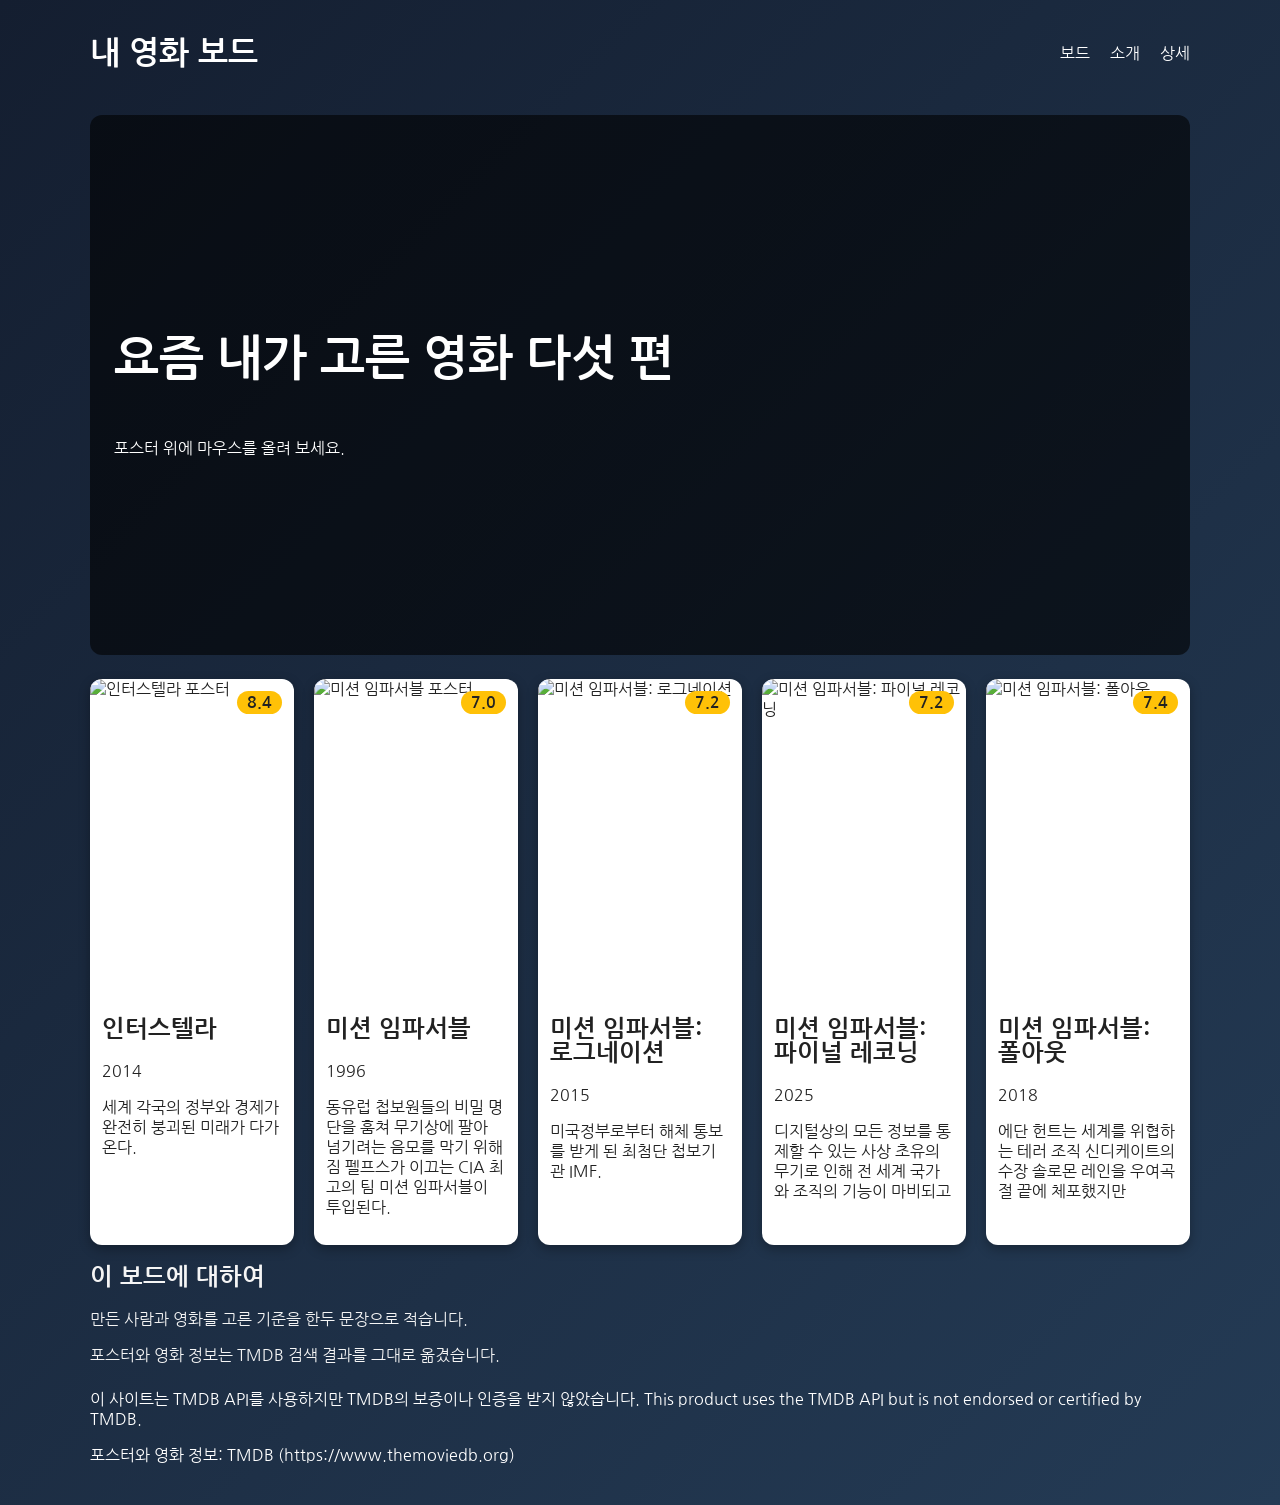
==== index.html @ e2822cce "처음" ====
<!DOCTYPE html>
<html lang="ko">



<head>
    <meta charset="UTF-8">
    <meta name="viewport" content="width=device-width, initial-scale=1.0">
    <title>내 영화 보드</title>
    <link rel="preconnect" href="https://fonts.googleapis.com">
    <link rel="preconnect" href="https://fonts.gstatic.com" crossorigin>
    <link href="https://fonts.googleapis.com/css2?family=Nanum+Gothic&display=swap" rel="stylesheet">
    <!-- 구글 폰트 <link> 두세 줄을 여기에 붙여 넣기 -->
    <link rel="stylesheet" href="./style.css">
</head>



<body>

    <header class="top">
        <h1>내 영화 보드</h1>
        <nav>
            <ul>
                <li><a href="#board">보드</a></li>
                <li><a href="#about">소개</a></li>
                <li><a href="detail.html">상세</a></li>
            </ul>
        </nav>
    </header>
    <section class="hero">
        <h2>요즘 내가 고른 영화 다섯 편</h2>
        <p>포스터 위에 마우스를 올려 보세요.</p>
    </section>


    <main>
        <section class="board" id="board">
            <article class="card">
                <img class="poster" src="https://image.tmdb.org/t/p/w342/gDN2NWtHbs8ZWEBQM8Dh5OVXdb4.jpg"
                    alt="인터스텔라 포스터">
                <span class="badge">8.4</span>
                <div class="info">
                    <h2>인터스텔라</h2>
                    <p class="year">2014</p>
                    <p class="overview">세계 각국의 정부와 경제가 완전히 붕괴된 미래가 다가온다.</p>
                </div>
            </article>

             <article class="card">
                <img class="poster" src="https://image.tmdb.org/t/p/w342//e7ABYg2KnI0QBBYSrLYiTljtmpd.jpg"
                    alt="미션 임파서블 포스터">
                <span class="badge">7.0</span>
                <div class="info">
                    <h2>미션 임파서블</h2>
                    <p class="year">1996</p>
                    <p class="overview">동유럽 첩보원들의 비밀 명단을 훔쳐 무기상에 팔아 넘기려는 음모를 막기 위해 짐 펠프스가 이끄는 CIA 최고의 팀 미션 임파서블이 투입된다.</p>
                </div>
            </article>

             <article class="card">
                <img class="poster" src="https://image.tmdb.org/t/p/w342//s2426EIW0arpjN0R0qErJfXQxZD.jpg"
                    alt="미션 임파서블: 로그네이션">
                <span class="badge">7.2</span>
                <div class="info">
                    <h2>미션 임파서블: 로그네이션</h2>
                    <p class="year">2015</p>
                    <p class="overview">미국정부로부터 해체 통보를 받게 된 최첨단 첩보기관 IMF.</p>
                </div>
            </article>

             <article class="card">
                <img class="poster" src="https://image.tmdb.org/t/p/w342/iNJsojTGQoOWL9f9U23jsibONVu.jpg"
                    alt="미션 임파서블: 파이널 레코닝">
                <span class="badge">7.2</span>
                <div class="info">
                    <h2>미션 임파서블: 파이널 레코닝</h2>
                    <p class="year">2025</p>
                    <p class="overview">디지털상의 모든 정보를 통제할 수 있는 사상 초유의 무기로 인해 전 세계 국가와 조직의 기능이 마비되고</p>
                </div>
            </article>

             <article class="card">
                <img class="poster" src="https://image.tmdb.org/t/p/w342/5jnoAA74Qwb5w6B9FMvnc20n6Ie.jpg"
                    alt="미션 임파서블: 폴아웃">
                <span class="badge">7.4</span>
                <div class="info">
                    <h2>미션 임파서블: 폴아웃</h2>
                    <p class="year">2018</p>
                    <p class="overview">에단 헌트는 세계를 위협하는 테러 조직 신디케이트의 수장 솔로몬 레인을 우여곡절 끝에 체포했지만</p>
                </div>
            </article>
        </section>
        <section id="about">
            <h2>이 보드에 대하여</h2>
            <p>만든 사람과 영화를 고른 기준을 한두 문장으로 적습니다.</p>
            <p>포스터와 영화 정보는 TMDB 검색 결과를 그대로 옮겼습니다.</p>
        </section>
    </main>


    <footer>
        <p>이 사이트는 TMDB API를 사용하지만 TMDB의 보증이나 인증을 받지 않았습니다.
            This product uses the TMDB API but is not endorsed or certified by TMDB.</p>
        <p>포스터와 영화 정보: TMDB (https://www.themoviedb.org)</p>
    </footer>







</body>

</html>
---- style.css ----
body {
    background: linear-gradient(135deg, #141e30, #243b55);
    min-height: 100vh;
    box-sizing: border-box;
    margin: 0;
    padding: 16px;
    font-family: "Nanum Gothic", sans-serif;
    color: #f5f5f5;

    h1,
    footer {
        color: #fff;
    }
}

.card {
    

    border-radius: 12px;
    overflow: hidden;
    box-shadow: 0 4px 12px rgba(0,
            0, 0, 0.3);
    background: #fff;
    position: relative;
    transition: transform 0.3s, box-shadow 0.3s;
    color: #222
}


.card:hover {
    transform: translateY(-8px);
    box-shadow: 0 12px 32px rgba(255, 193, 7, 0.6);
}

.info {
    padding: 12px;
}

.poster {
    width: 100%;
    display: block;
    aspect-ratio: 2 / 3;
    object-fit: cover;
}

.badge {
    position: absolute;
    top: 12px;
    right: 12px;
    background: #ffc107;
    color: #222;
    padding: 4px 10px;
    border-radius: 999px;
    font-weight: bold;
}



.top {
    display: flex;
    justify-content: space-between;
    align-items: center;
}

nav ul {
    display: flex;
    gap: 8px;
    list-style: none;
    margin: 0;
    padding: 0;
    flex-direction: column;
}

nav a {
    color: #fff;
    text-decoration: none;
}


.board {
    display: grid;
    grid-template-columns: repeat(auto-fit, minmax(200px, 1fr));
    gap: 20px;
}

.hero {
    background-image: linear-gradient(rgba(0, 0, 0, 0.6), rgba(0, 0, 0, 0.6)),
        url("https://image.tmdb.org/t/p/w1280/5jnoAA74Qwb5w6B9FMvnc20n6Ie.jpg_backdrop_path");

    background-size: cover;
    background-position: center;
    min-height: 40vh;
    padding: 24px;
    box-sizing:border-box;
    color: #fff;
    border-radius: 12px;
    display: flex;
    flex-direction: column;
    justify-content: center;
}



main,
.top,
.hero,
footer {
    max-width: 1100px;
    margin: 0 auto 24px;
}












@media (min-width: 600px) {
    nav ul {
        flex-direction: row;
        gap: 20px;
    }
}

@media (min-width: 1024px) {
    .hero {
        min-height: 60vh;
    }

    .hero h2 {
        font-size: 3rem;
    }
}
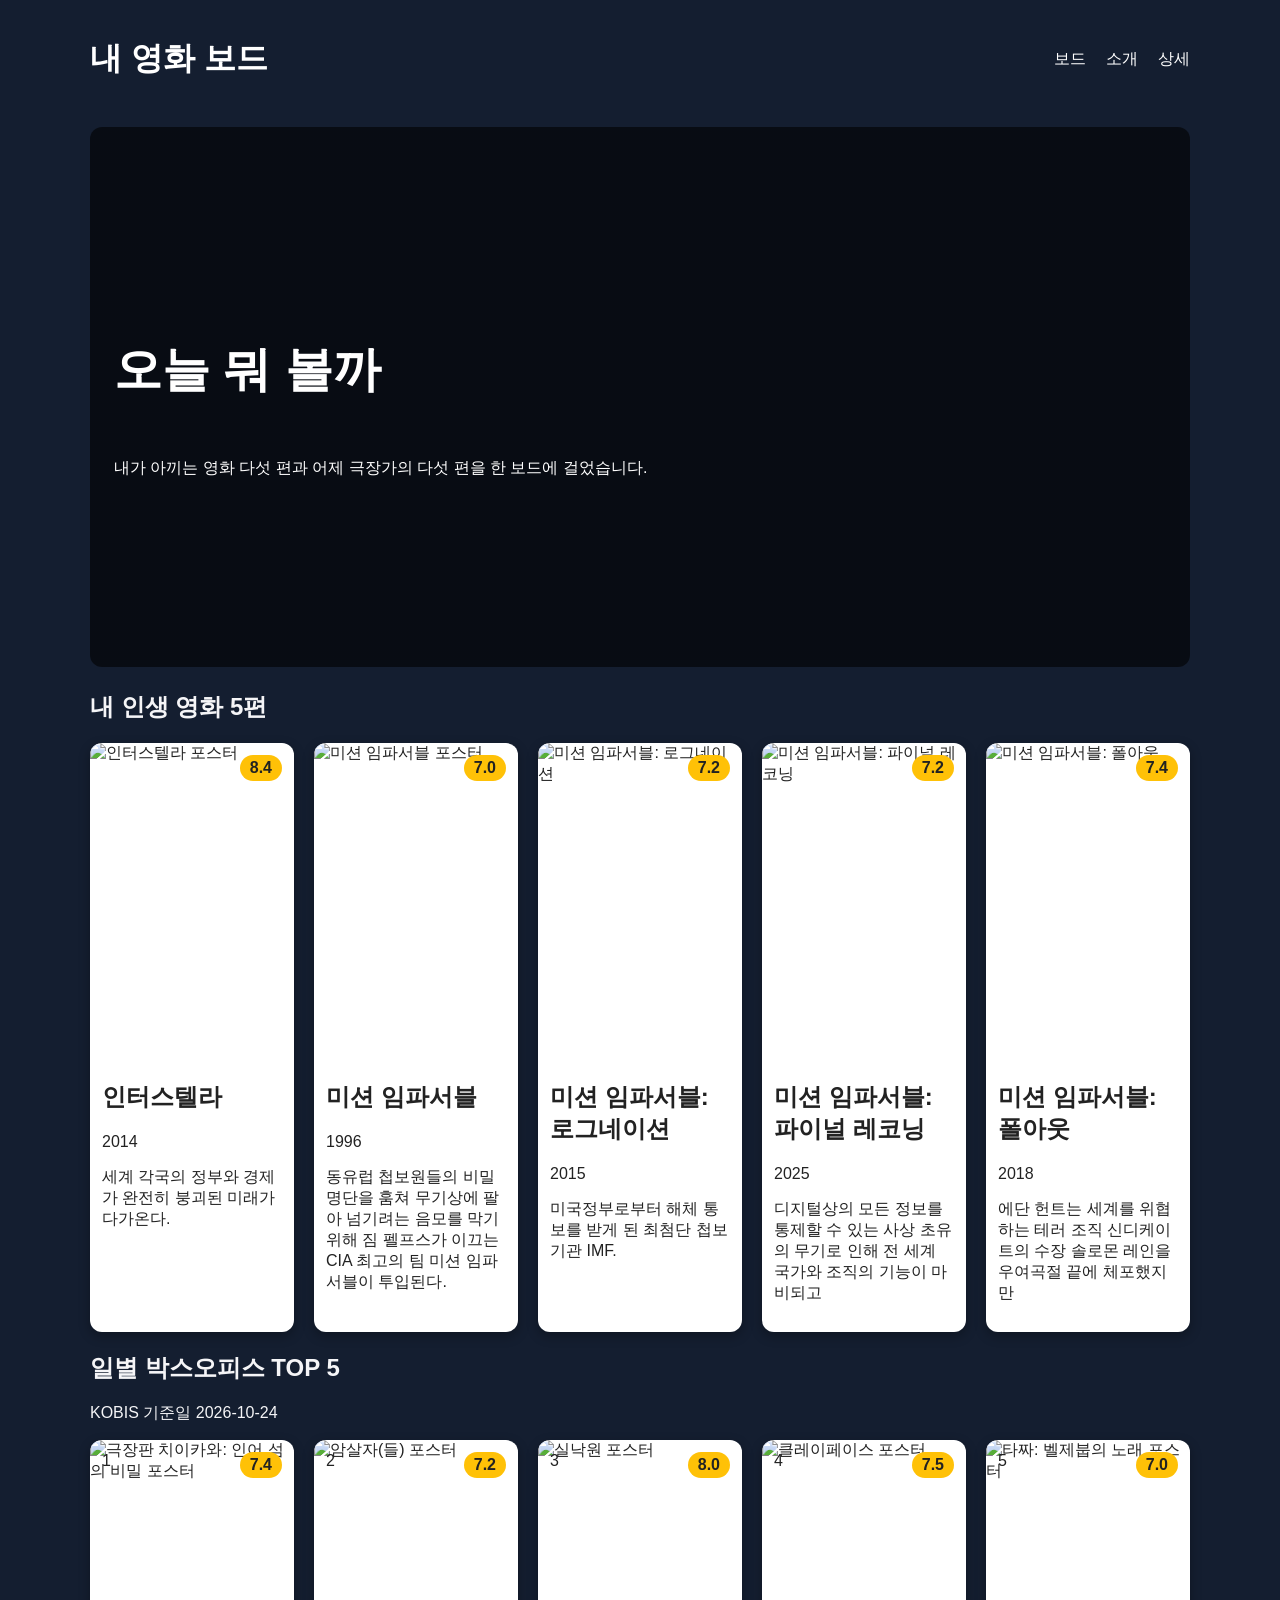
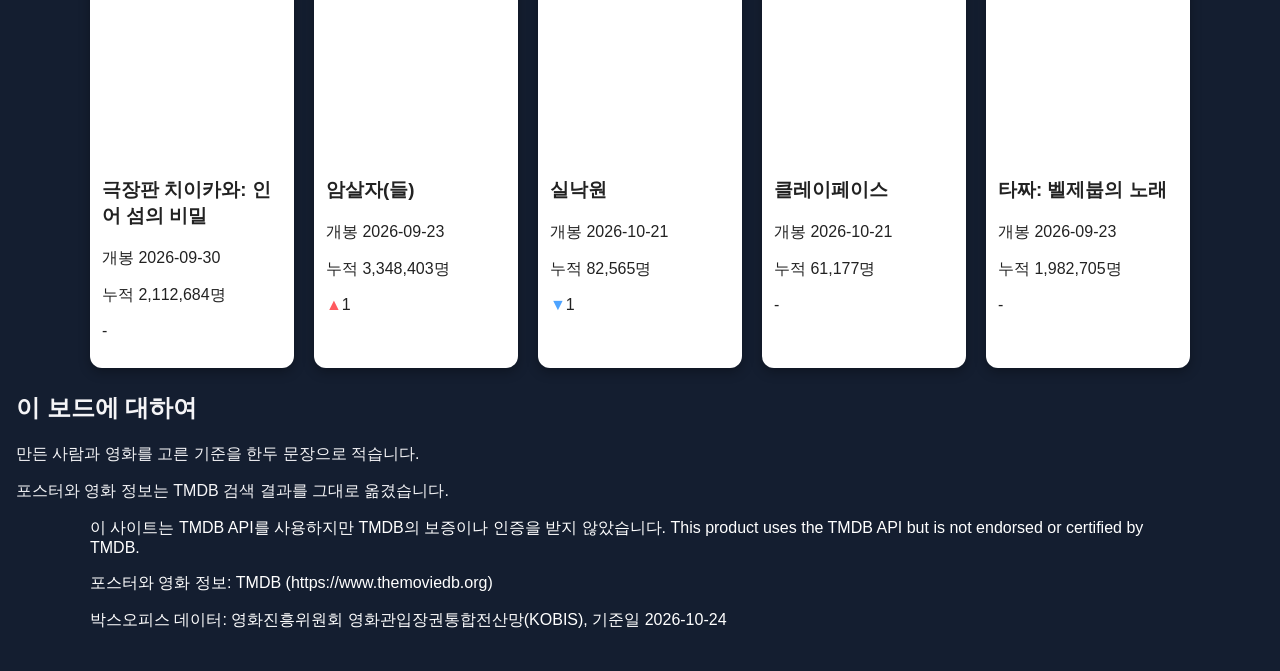
==== commit c9453f04: "중간" ====
--- a/index.html
+++ b/index.html
@@ -1,7 +1,3 @@
-
-
-
-
 <!DOCTYPE html>
 <html lang="ko">
 
@@ -26,80 +22,157 @@
         <h1>내 영화 보드</h1>
         <nav>
             <ul>
-                <li><a href="#board">보드</a></li>
-                <li><a href="#about">소개</a></li>
+                <li><a href="#mine">보드</a></li>
+                <li><a href="#boxoffice">소개</a></li>
                 <li><a href="detail.html">상세</a></li>
             </ul>
         </nav>
     </header>
     <section class="hero">
-        <h2>요즘 내가 고른 영화 다섯 편</h2>
-        <p>포스터 위에 마우스를 올려 보세요.</p>
+        <h2>오늘 뭐 볼까</h2>
+        <p>내가 아끼는 영화 다섯 편과 어제 극장가의 다섯 편을 한 보드에 걸었습니다.</p>
     </section>
 
 
     <main>
-        <section class="board" id="board">
-            <article class="card">
-                <img class="poster" src="https://image.tmdb.org/t/p/w342/gDN2NWtHbs8ZWEBQM8Dh5OVXdb4.jpg"
-                    alt="인터스텔라 포스터">
-                <span class="badge">8.4</span>
-                <div class="info">
-                    <h2>인터스텔라</h2>
-                    <p class="year">2014</p>
-                    <p class="overview">세계 각국의 정부와 경제가 완전히 붕괴된 미래가 다가온다.</p>
-                </div>
-            </article>
+        <section id="mine">
+            <h2>내 인생 영화 5편</h2>
+            <div class="board">
+                <article class="card">
+                    <img class="poster" src="https://image.tmdb.org/t/p/w342/gDN2NWtHbs8ZWEBQM8Dh5OVXdb4.jpg"
+                        alt="인터스텔라 포스터">
+                    <span class="badge">8.4</span>
+                    <div class="info">
+                        <h2>인터스텔라</h2>
+                        <p class="year">2014</p>
+                        <p class="overview">세계 각국의 정부와 경제가 완전히 붕괴된 미래가 다가온다.</p>
+                    </div>
+                </article>
 
-             <article class="card">
-                <img class="poster" src="https://image.tmdb.org/t/p/w342//e7ABYg2KnI0QBBYSrLYiTljtmpd.jpg"
-                    alt="미션 임파서블 포스터">
-                <span class="badge">7.0</span>
-                <div class="info">
-                    <h2>미션 임파서블</h2>
-                    <p class="year">1996</p>
-                    <p class="overview">동유럽 첩보원들의 비밀 명단을 훔쳐 무기상에 팔아 넘기려는 음모를 막기 위해 짐 펠프스가 이끄는 CIA 최고의 팀 미션 임파서블이 투입된다.</p>
-                </div>
-            </article>
+                <article class="card">
+                    <img class="poster" src="https://image.tmdb.org/t/p/w342//e7ABYg2KnI0QBBYSrLYiTljtmpd.jpg"
+                        alt="미션 임파서블 포스터">
+                    <span class="badge">7.0</span>
+                    <div class="info">
+                        <h2>미션 임파서블</h2>
+                        <p class="year">1996</p>
+                        <p class="overview">동유럽 첩보원들의 비밀 명단을 훔쳐 무기상에 팔아 넘기려는 음모를 막기 위해 짐 펠프스가 이끄는 CIA 최고의 팀 미션 임파서블이
+                            투입된다.</p>
+                    </div>
+                </article>
 
-             <article class="card">
-                <img class="poster" src="https://image.tmdb.org/t/p/w342//s2426EIW0arpjN0R0qErJfXQxZD.jpg"
-                    alt="미션 임파서블: 로그네이션">
-                <span class="badge">7.2</span>
-                <div class="info">
-                    <h2>미션 임파서블: 로그네이션</h2>
-                    <p class="year">2015</p>
-                    <p class="overview">미국정부로부터 해체 통보를 받게 된 최첨단 첩보기관 IMF.</p>
-                </div>
-            </article>
+                <article class="card">
+                    <img class="poster" src="https://image.tmdb.org/t/p/w342//s2426EIW0arpjN0R0qErJfXQxZD.jpg"
+                        alt="미션 임파서블: 로그네이션">
+                    <span class="badge">7.2</span>
+                    <div class="info">
+                        <h2>미션 임파서블: 로그네이션</h2>
+                        <p class="year">2015</p>
+                        <p class="overview">미국정부로부터 해체 통보를 받게 된 최첨단 첩보기관 IMF.</p>
+                    </div>
+                </article>
 
-             <article class="card">
-                <img class="poster" src="https://image.tmdb.org/t/p/w342/iNJsojTGQoOWL9f9U23jsibONVu.jpg"
-                    alt="미션 임파서블: 파이널 레코닝">
-                <span class="badge">7.2</span>
-                <div class="info">
-                    <h2>미션 임파서블: 파이널 레코닝</h2>
-                    <p class="year">2025</p>
-                    <p class="overview">디지털상의 모든 정보를 통제할 수 있는 사상 초유의 무기로 인해 전 세계 국가와 조직의 기능이 마비되고</p>
-                </div>
-            </article>
+                <article class="card">
+                    <img class="poster" src="https://image.tmdb.org/t/p/w342/iNJsojTGQoOWL9f9U23jsibONVu.jpg"
+                        alt="미션 임파서블: 파이널 레코닝">
+                    <span class="badge">7.2</span>
+                    <div class="info">
+                        <h2>미션 임파서블: 파이널 레코닝</h2>
+                        <p class="year">2025</p>
+                        <p class="overview">디지털상의 모든 정보를 통제할 수 있는 사상 초유의 무기로 인해 전 세계 국가와 조직의 기능이 마비되고</p>
+                    </div>
+                </article>
 
-             <article class="card">
-                <img class="poster" src="https://image.tmdb.org/t/p/w342/5jnoAA74Qwb5w6B9FMvnc20n6Ie.jpg"
-                    alt="미션 임파서블: 폴아웃">
-                <span class="badge">7.4</span>
-                <div class="info">
-                    <h2>미션 임파서블: 폴아웃</h2>
-                    <p class="year">2018</p>
-                    <p class="overview">에단 헌트는 세계를 위협하는 테러 조직 신디케이트의 수장 솔로몬 레인을 우여곡절 끝에 체포했지만</p>
-                </div>
-            </article>
+                <article class="card">
+                    <img class="poster" src="https://image.tmdb.org/t/p/w342/5jnoAA74Qwb5w6B9FMvnc20n6Ie.jpg"
+                        alt="미션 임파서블: 폴아웃">
+                    <span class="badge">7.4</span>
+                    <div class="info">
+                        <h2>미션 임파서블: 폴아웃</h2>
+                        <p class="year">2018</p>
+                        <p class="overview">에단 헌트는 세계를 위협하는 테러 조직 신디케이트의 수장 솔로몬 레인을 우여곡절 끝에 체포했지만</p>
+                    </div>
+                </article>
+            </div>
         </section>
-        <section id="about">
-            <h2>이 보드에 대하여</h2>
-            <p>만든 사람과 영화를 고른 기준을 한두 문장으로 적습니다.</p>
-            <p>포스터와 영화 정보는 TMDB 검색 결과를 그대로 옮겼습니다.</p>
+
+
+        <section id="boxoffice">
+            <h2>일별 박스오피스 TOP 5</h2>
+            <p class="basis">KOBIS 기준일 2026-10-24</p>
+            <div class="board">
+                <article class="card">
+                    <img class="poster" src="https://image.tmdb.org/t/p/w342/5TMyytCI5Pfc9c1eNsljiCdiB05.jpg"
+                        alt="극장판 치이카와: 인어 섬의 비밀 포스터">
+                    <span class="rank">1</span>
+                    <span class="badge">7.4</span>
+                    <div class="info">
+                        <h3>극장판 치이카와: 인어 섬의 비밀</h3>
+                        <p class="year">개봉 2026-09-30</p>
+                        <p class="audience">누적 2,112,684명</p>
+                        <p class="change">-</p>
+                    </div>
+                </article>
+
+                <article class="card">
+                    <img class="poster" src="https://image.tmdb.org/t/p/w342/mCUZLymzVjfYJXEON4wg8ilx2H8.jpg"
+                        alt="암살자(들) 포스터">
+                    <span class="rank">2</span>
+                    <span class="badge">7.2</span>
+                    <div class="info">
+                        <h3>암살자(들)</h3>
+                        <p class="year">개봉 2026-09-23</p>
+                        <p class="audience">누적 3,348,403명</p>
+                        <p class="change up">1</p>
+                    </div>
+                </article>
+
+                <article class="card">
+                    <img class="poster" src="https://image.tmdb.org/t/p/w342/8Qybglcd5IqksU7rNRvpvodtrpQ.jpg"
+                        alt="실낙원 포스터">
+                    <span class="rank">3</span>
+                    <span class="badge">8.0</span>
+                    <div class="info">
+                        <h3>실낙원</h3>
+                        <p class="year">개봉 2026-10-21</p>
+                        <p class="audience">누적 82,565명</p>
+                        <p class="change down">1</p>
+                    </div>
+                </article>
+
+                <article class="card">
+                    <img class="poster" src="https://image.tmdb.org/t/p/w342/uL4cIrNi2uaUnWIOQQ28EVnkETG.jpg"
+                        alt="클레이페이스 포스터">
+                    <span class="rank">4</span>
+                    <span class="badge">7.5</span>
+                    <div class="info">
+                        <h3>클레이페이스</h3>
+                        <p class="year">개봉 2026-10-21</p>
+                        <p class="audience">누적 61,177명</p>
+                        <p class="change">-</p>
+                    </div>
+                </article>
+
+                <article class="card">
+                    <img class="poster" src="https://image.tmdb.org/t/p/w342/w5OX3u2SpMVRU0sol0mtIaf4LSI.jpg"
+                        alt="타짜: 벨제붑의 노래 포스터">
+                    <span class="rank">5</span>
+                    <span class="badge">7.0</span>
+                    <div class="info">
+                        <h3>타짜: 벨제붑의 노래</h3>
+                        <p class="year">개봉 2026-09-23</p>
+                        <p class="audience">누적 1,982,705명</p>
+                        <p class="change">-</p>
+                    </div>
+                </article>
+            </div>
         </section>
+    </main>
+    <section id="about">
+        <h2>이 보드에 대하여</h2>
+        <p>만든 사람과 영화를 고른 기준을 한두 문장으로 적습니다.</p>
+        <p>포스터와 영화 정보는 TMDB 검색 결과를 그대로 옮겼습니다.</p>
+    </section>
     </main>
 
 
@@ -107,6 +180,7 @@
         <p>이 사이트는 TMDB API를 사용하지만 TMDB의 보증이나 인증을 받지 않았습니다.
             This product uses the TMDB API but is not endorsed or certified by TMDB.</p>
         <p>포스터와 영화 정보: TMDB (https://www.themoviedb.org)</p>
+        <p>박스오피스 데이터: 영화진흥위원회 영화관입장권통합전산망(KOBIS), 기준일 2026-10-24</p>
     </footer>
 
 
--- a/style.css
+++ b/style.css
@@ -1,11 +1,23 @@
+:root {
+    --bg: #141e30;
+    --surface: #1f2b44;
+    --text: #f5f5f7;
+    --accent: #4da3ff;
+    --warn: #ff5a5f;
+    --font-title: "Black Han Sans", sans-serif;
+    --font-body: "Noto Sans KR", sans-serif;
+    --gap: 20px;    
+}
 body {
-    background: linear-gradient(135deg, #141e30, #243b55);
+    background: var(--bg);
     min-height: 100vh;
     box-sizing: border-box;
     margin: 0;
     padding: 16px;
-    font-family: "Nanum Gothic", sans-serif;
-    color: #f5f5f5;
+    font-family: var(--font-body);
+    color: var(--text);
+
+  
 
     h1,
     footer {
@@ -13,9 +25,23 @@
     }
 }
 
+.rank {
+    position: absolute; top: 12px; left: 12px;
+}
+.change.up::before { 
+    content: "▲"; 
+    color: var(--warn);
+}
+.change.down::before { 
+    content:"▼";
+    color: var(--accent);
+} 
+.change.new::before { 
+    content: "NEW";
+    color: var(--warn);
+ }
+
 .card {
-    
-
     border-radius: 12px;
     overflow: hidden;
     box-shadow: 0 4px 12px rgba(0,
@@ -91,7 +117,7 @@
     background-position: center;
     min-height: 40vh;
     padding: 24px;
-    box-sizing:border-box;
+    box-sizing: border-box;
     color: #fff;
     border-radius: 12px;
     display: flex;
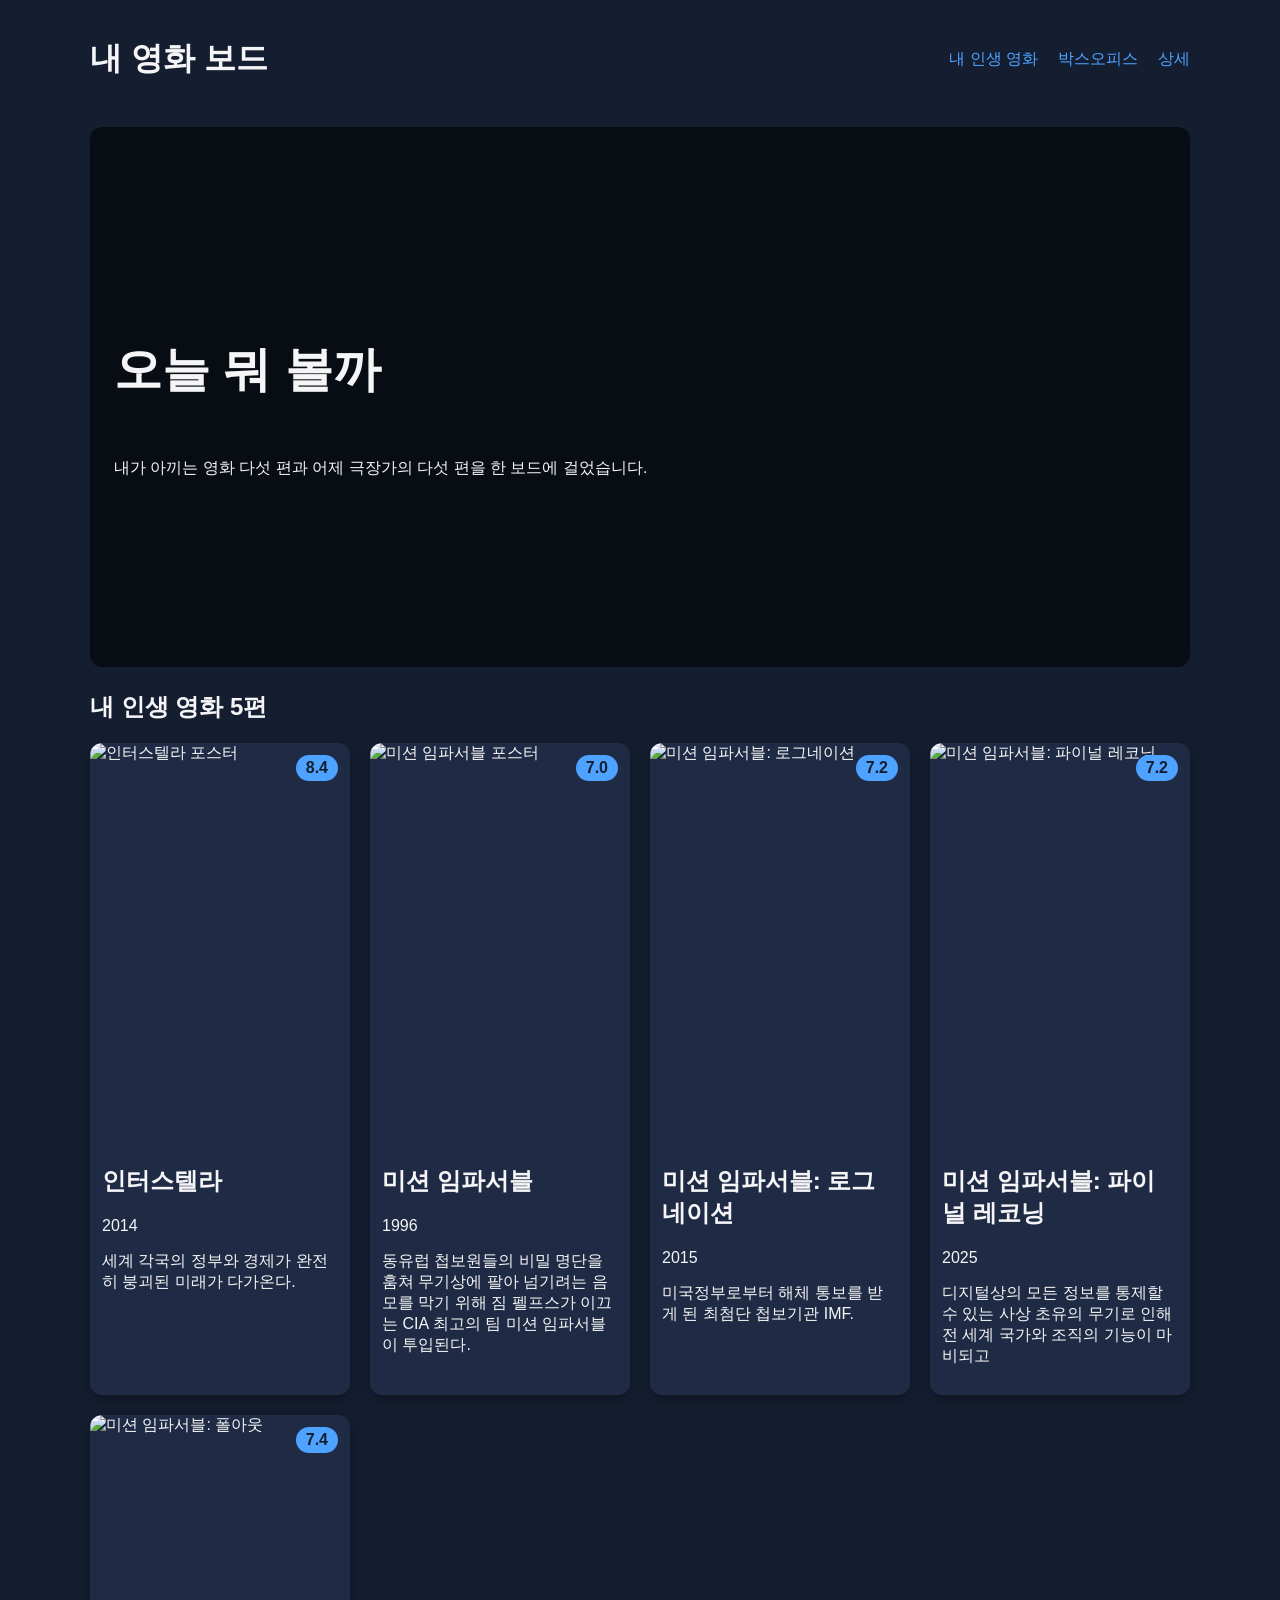
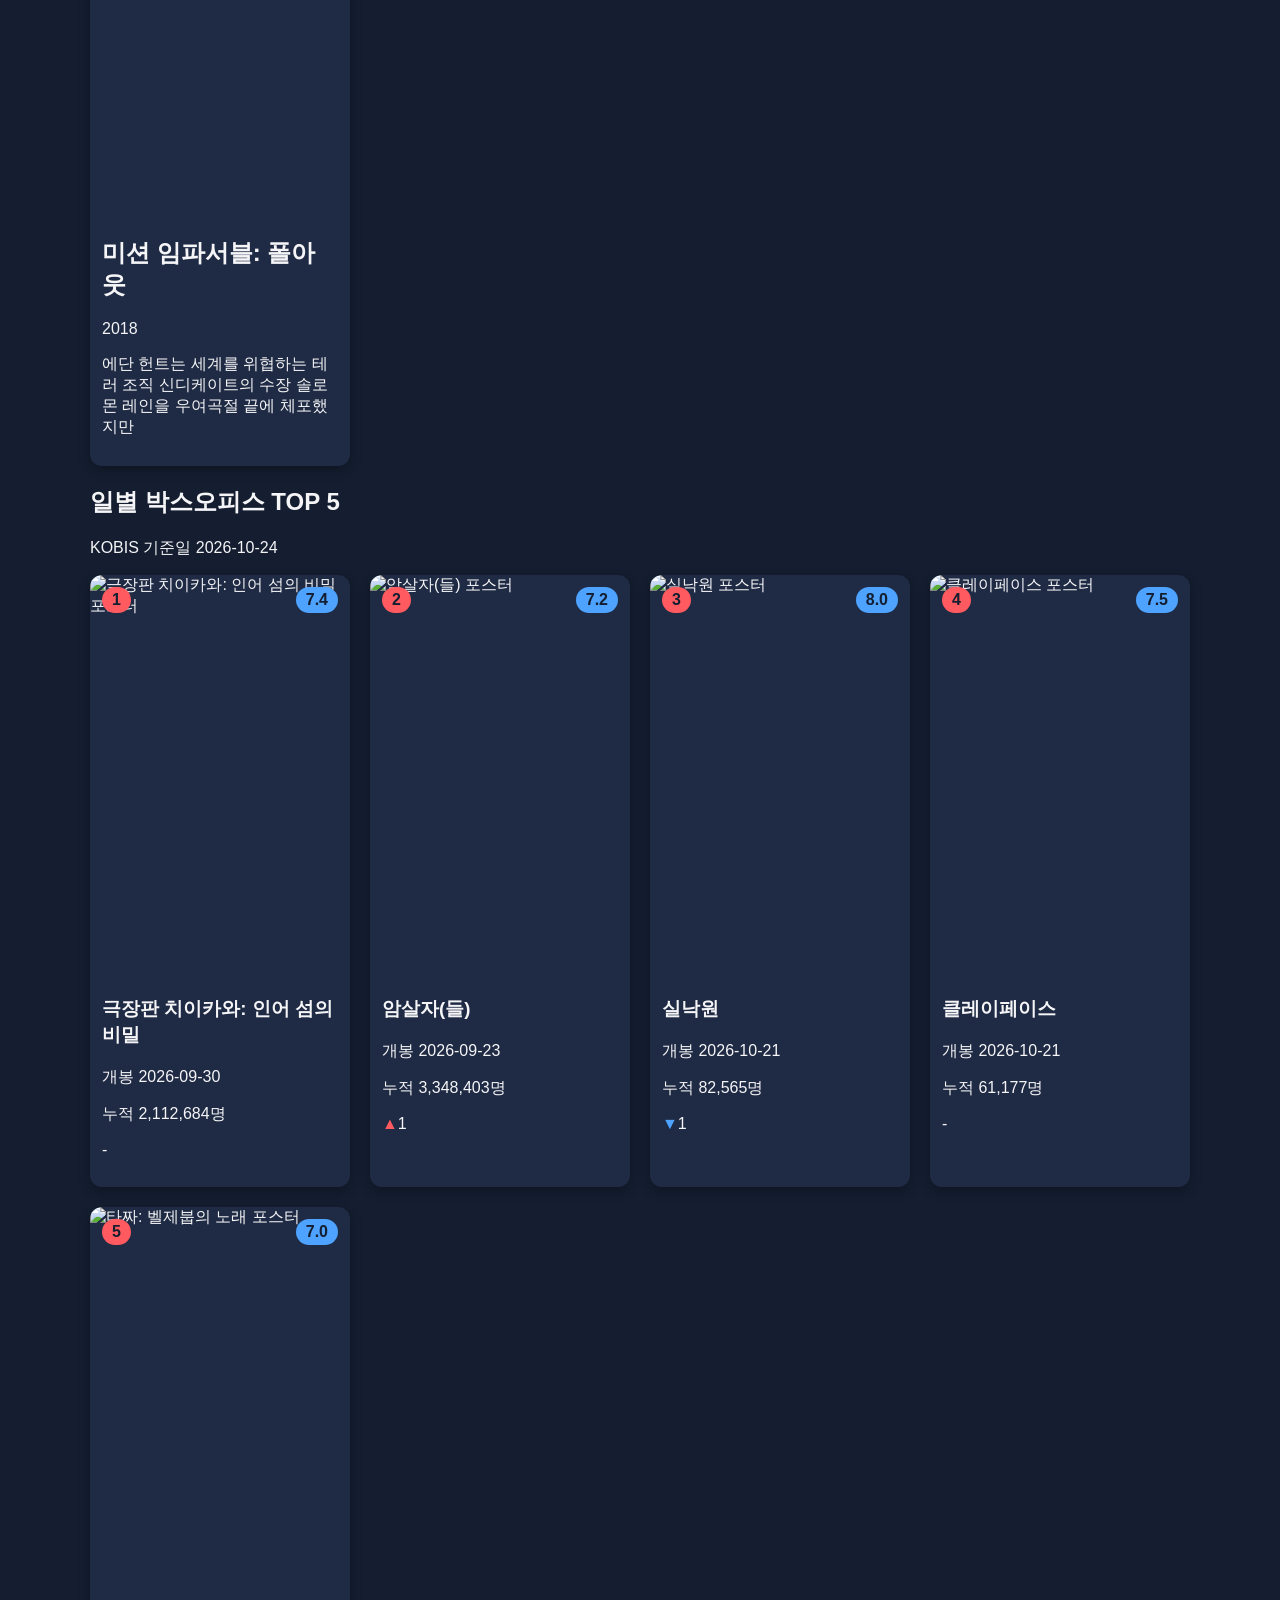
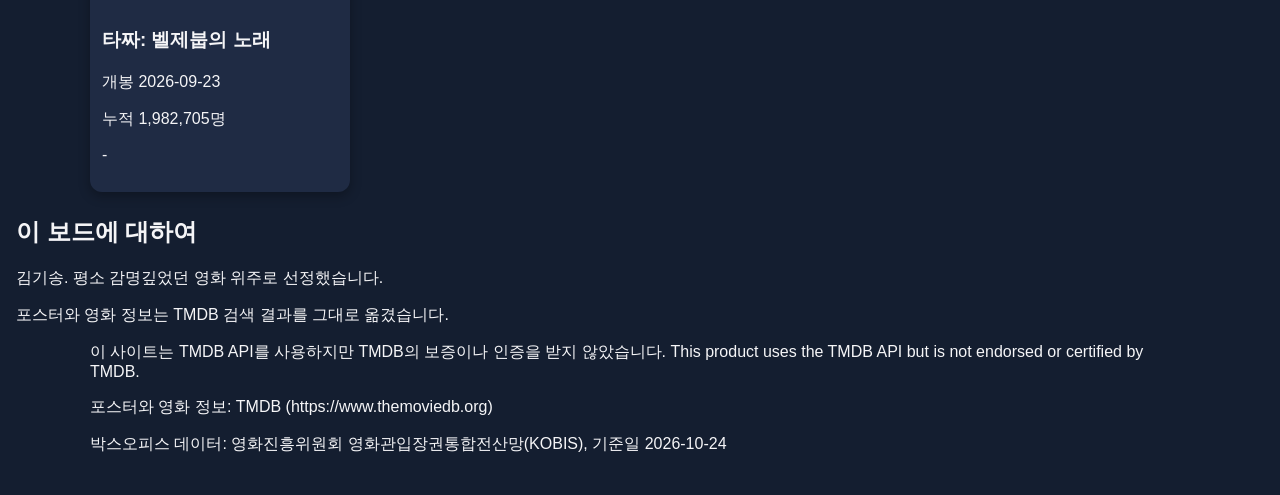
==== commit b8a1931e: "중간커밋" ====
--- a/index.html
+++ b/index.html
@@ -22,8 +22,8 @@
         <h1>내 영화 보드</h1>
         <nav>
             <ul>
-                <li><a href="#mine">보드</a></li>
-                <li><a href="#boxoffice">소개</a></li>
+                <li><a href="#mine">내 인생 영화</a></li>
+                <li><a href="#boxoffice">박스오피스</a></li>
                 <li><a href="detail.html">상세</a></li>
             </ul>
         </nav>
@@ -170,7 +170,7 @@
     </main>
     <section id="about">
         <h2>이 보드에 대하여</h2>
-        <p>만든 사람과 영화를 고른 기준을 한두 문장으로 적습니다.</p>
+        <p>김기송. 평소 감명깊었던 영화 위주로 선정했습니다.</p>
         <p>포스터와 영화 정보는 TMDB 검색 결과를 그대로 옮겼습니다.</p>
     </section>
     </main>
--- a/style.css
+++ b/style.css
@@ -6,8 +6,9 @@
     --warn: #ff5a5f;
     --font-title: "Black Han Sans", sans-serif;
     --font-body: "Noto Sans KR", sans-serif;
-    --gap: 20px;    
-}
+    --gap: 20px;
+}
+
 body {
     background: var(--bg);
     min-height: 100vh;
@@ -17,39 +18,50 @@
     font-family: var(--font-body);
     color: var(--text);
 
-  
+
 
     h1,
     footer {
-        color: #fff;
+        color: var(--text);
     }
 }
 
 .rank {
-    position: absolute; top: 12px; left: 12px;
-}
-.change.up::before { 
-    content: "▲"; 
+    position: absolute;
+    top: 12px;
+    left: 12px;
+    background: var(--warn);
+    position: absolute;
+    color: var(--bg);
+    padding: 4px 10px;
+    border-radius: 999px;
+    font-weight: bold;
+}
+
+.change.up::before {
+    content: "▲";
     color: var(--warn);
 }
-.change.down::before { 
-    content:"▼";
+
+.change.down::before {
+    content: "▼";
     color: var(--accent);
-} 
-.change.new::before { 
+}
+
+.change.new::before {
     content: "NEW";
     color: var(--warn);
- }
+}
 
 .card {
     border-radius: 12px;
     overflow: hidden;
     box-shadow: 0 4px 12px rgba(0,
             0, 0, 0.3);
-    background: #fff;
+    background: var(--surface);
     position: relative;
     transition: transform 0.3s, box-shadow 0.3s;
-    color: #222
+    color: var(--text);
 }
 
 
@@ -73,8 +85,8 @@
     position: absolute;
     top: 12px;
     right: 12px;
-    background: #ffc107;
-    color: #222;
+    background: var(--accent);
+    color: var(--bg);
     padding: 4px 10px;
     border-radius: 999px;
     font-weight: bold;
@@ -98,27 +110,27 @@
 }
 
 nav a {
-    color: #fff;
+    color: var(--accent);
     text-decoration: none;
 }
 
 
 .board {
     display: grid;
-    grid-template-columns: repeat(auto-fit, minmax(200px, 1fr));
-    gap: 20px;
+    grid-template-columns: repeat(auto-fit, minmax(240px, 1fr));
+    gap: var(--gap);
 }
 
 .hero {
     background-image: linear-gradient(rgba(0, 0, 0, 0.6), rgba(0, 0, 0, 0.6)),
-        url("https://image.tmdb.org/t/p/w1280/5jnoAA74Qwb5w6B9FMvnc20n6Ie.jpg_backdrop_path");
+        url("https://image.tmdb.org/t/p/w1280/gDN2NWtHbs8ZWEBQM8Dh5OVXdb4.jpg");
 
     background-size: cover;
     background-position: center;
     min-height: 40vh;
     padding: 24px;
     box-sizing: border-box;
-    color: #fff;
+    color: var(--text);
     border-radius: 12px;
     display: flex;
     flex-direction: column;
@@ -136,13 +148,23 @@
 }
 
 
-
-
-
-
-
-
-
+.detail-page {
+    background-image: linear-gradient(rgba(0, 0, 0, 0.75), rgba(0, 0, 0, 0.75)), url("https://image.tmdb.org/t/p/w1280/gDN2NWtHbs8ZWEBQM8Dh5OVXdb4.jpg");
+    background-size: cover;
+    min-height: 100vh;
+}
+
+
+
+.detail {
+    display: grid;
+    grid-template-columns: 1fr;
+    gap: var(--gap);
+}
+
+.dt {
+    color: var(--accent);
+}
 
 
 
@@ -151,6 +173,18 @@
         flex-direction: row;
         gap: 20px;
     }
+
+    .bord {
+        grid-template-columns: repeat(2, 1fr);
+    }
+
+    .detail {
+        grid-template-columns: 1fr 2fr;
+    }
+
+    .detail img {
+        width: 100%;
+    }
 }
 
 @media (min-width: 1024px) {
@@ -161,4 +195,8 @@
     .hero h2 {
         font-size: 3rem;
     }
+
+    .bord {
+        grid-template-columns: repeat(4, 1fr);
+    }
 }
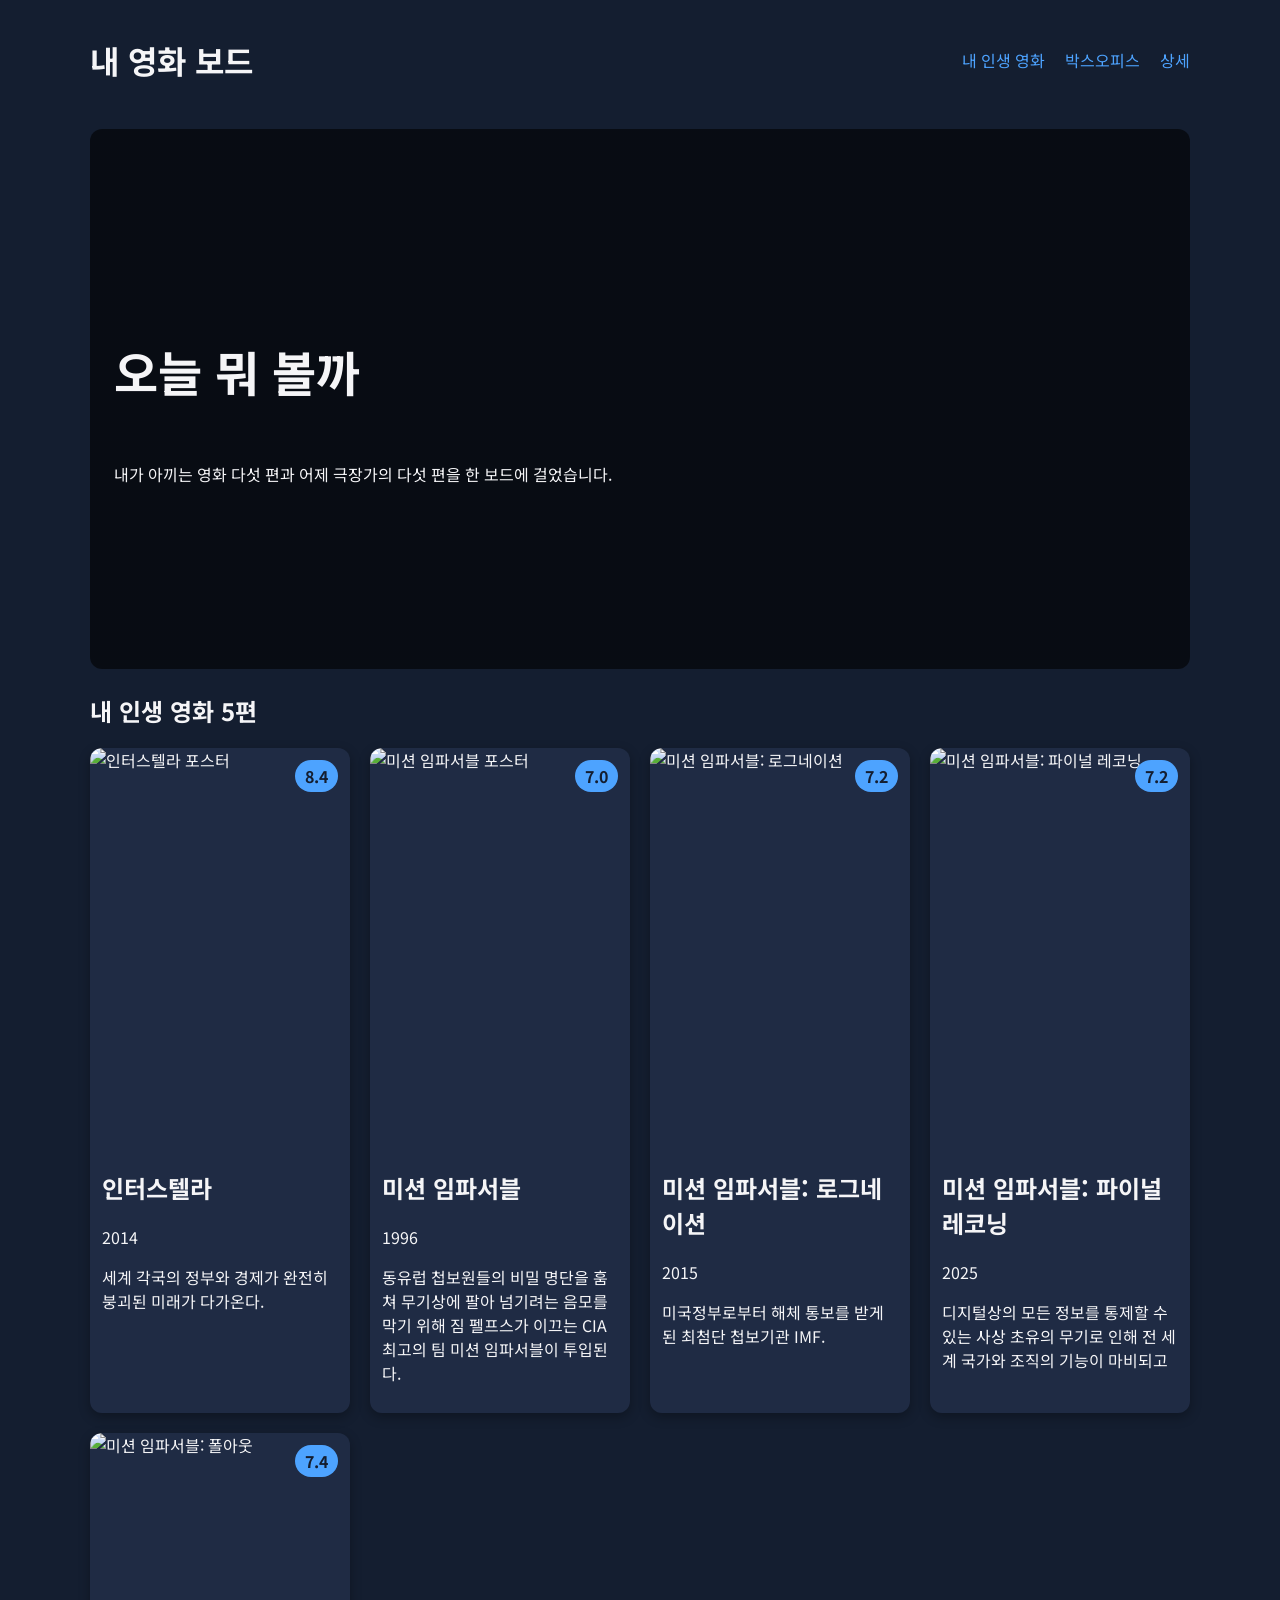
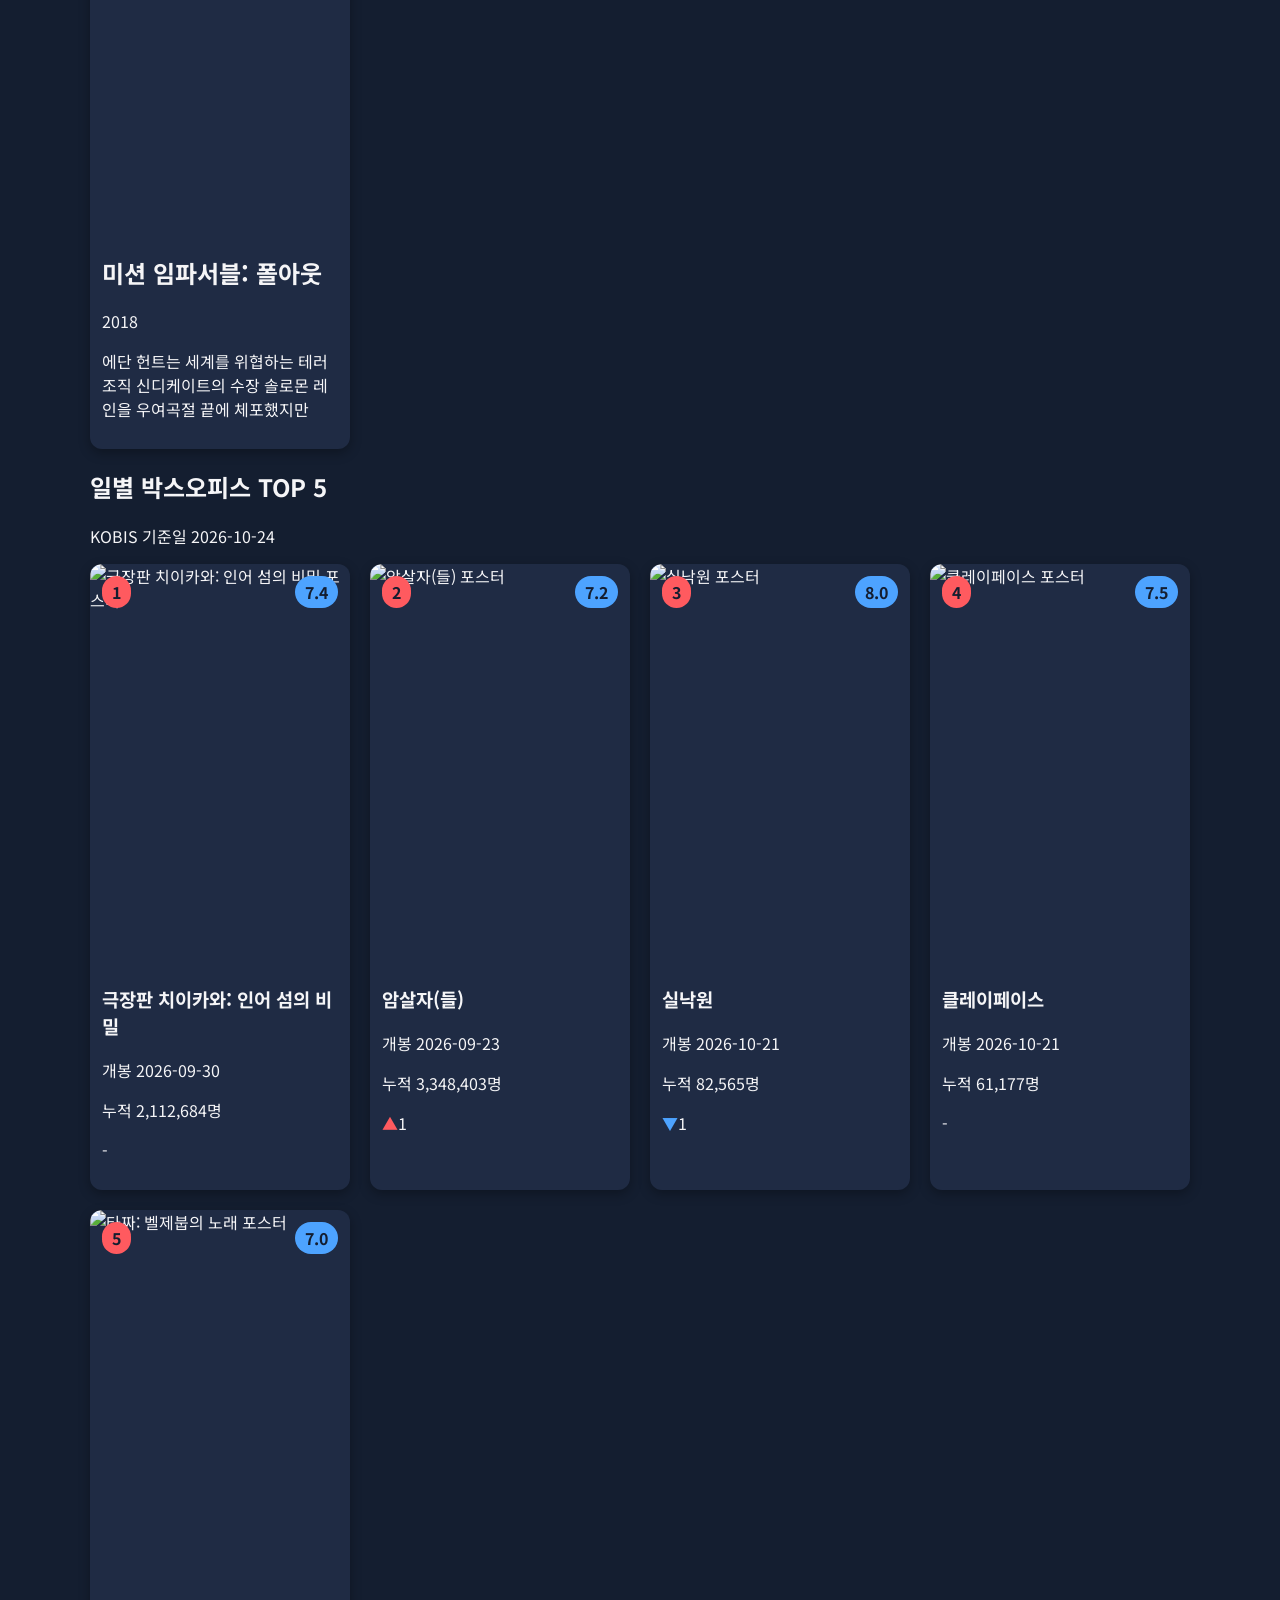
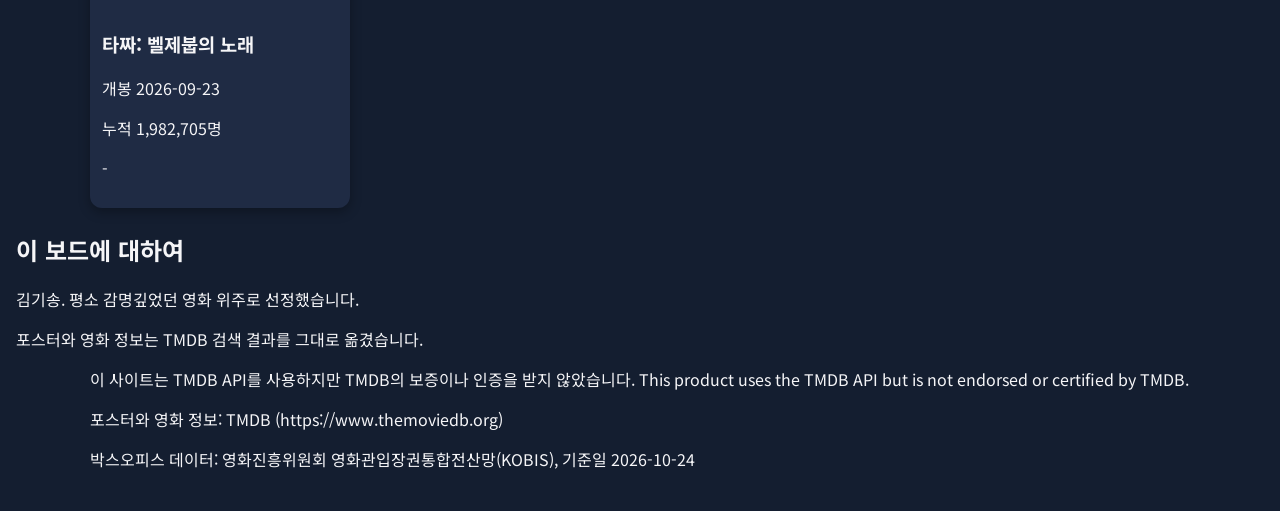
==== commit fe031720: "최종" ====
--- a/index.html
+++ b/index.html
@@ -9,8 +9,8 @@
     <title>내 영화 보드</title>
     <link rel="preconnect" href="https://fonts.googleapis.com">
     <link rel="preconnect" href="https://fonts.gstatic.com" crossorigin>
-    <link href="https://fonts.googleapis.com/css2?family=Nanum+Gothic&display=swap" rel="stylesheet">
-    <!-- 구글 폰트 <link> 두세 줄을 여기에 붙여 넣기 -->
+    <link href="https://fonts.googleapis.com/css2?family=Nanum+Gothic&family=Noto+Sans+KR:wght@100..900&display=swap"
+        rel="stylesheet">
     <link rel="stylesheet" href="./style.css">
 </head>
 
--- a/style.css
+++ b/style.css
@@ -4,7 +4,7 @@
     --text: #f5f5f7;
     --accent: #4da3ff;
     --warn: #ff5a5f;
-    --font-title: "Black Han Sans", sans-serif;
+    --font-title: "Nanum Gothic", sans-serif;
     --font-body: "Noto Sans KR", sans-serif;
     --gap: 20px;
 }
@@ -152,6 +152,12 @@
     background-image: linear-gradient(rgba(0, 0, 0, 0.75), rgba(0, 0, 0, 0.75)), url("https://image.tmdb.org/t/p/w1280/gDN2NWtHbs8ZWEBQM8Dh5OVXdb4.jpg");
     background-size: cover;
     min-height: 100vh;
+
+    .detail dt {
+        color: var(--accent);
+        font-weight: bold;
+    }
+    
 }
 
 
@@ -160,11 +166,12 @@
     display: grid;
     grid-template-columns: 1fr;
     gap: var(--gap);
-}
-
-.dt {
-    color: var(--accent);
-}
+
+
+}
+
+
+
 
 
 
@@ -174,7 +181,7 @@
         gap: 20px;
     }
 
-    .bord {
+    .board {
         grid-template-columns: repeat(2, 1fr);
     }
 
@@ -185,6 +192,8 @@
     .detail img {
         width: 100%;
     }
+
+
 }
 
 @media (min-width: 1024px) {
@@ -196,7 +205,7 @@
         font-size: 3rem;
     }
 
-    .bord {
+    .board {
         grid-template-columns: repeat(4, 1fr);
     }
 }
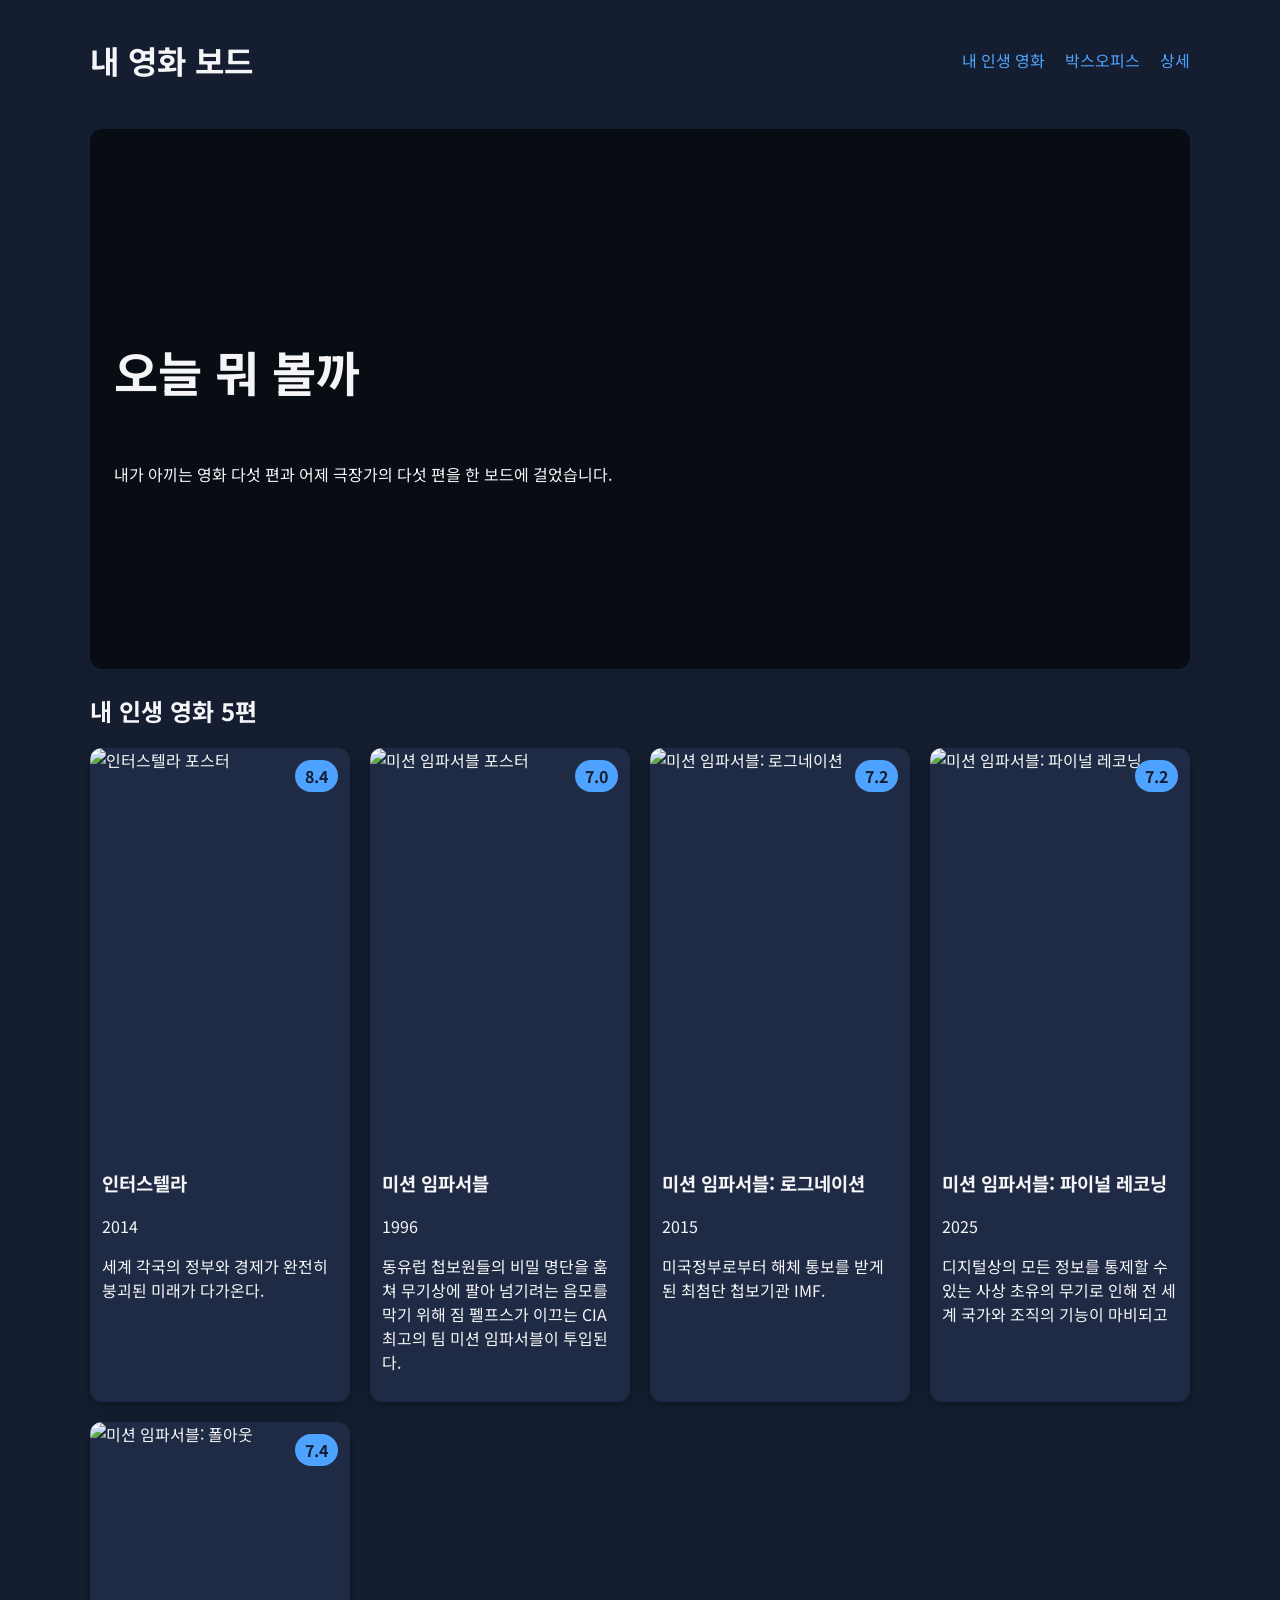
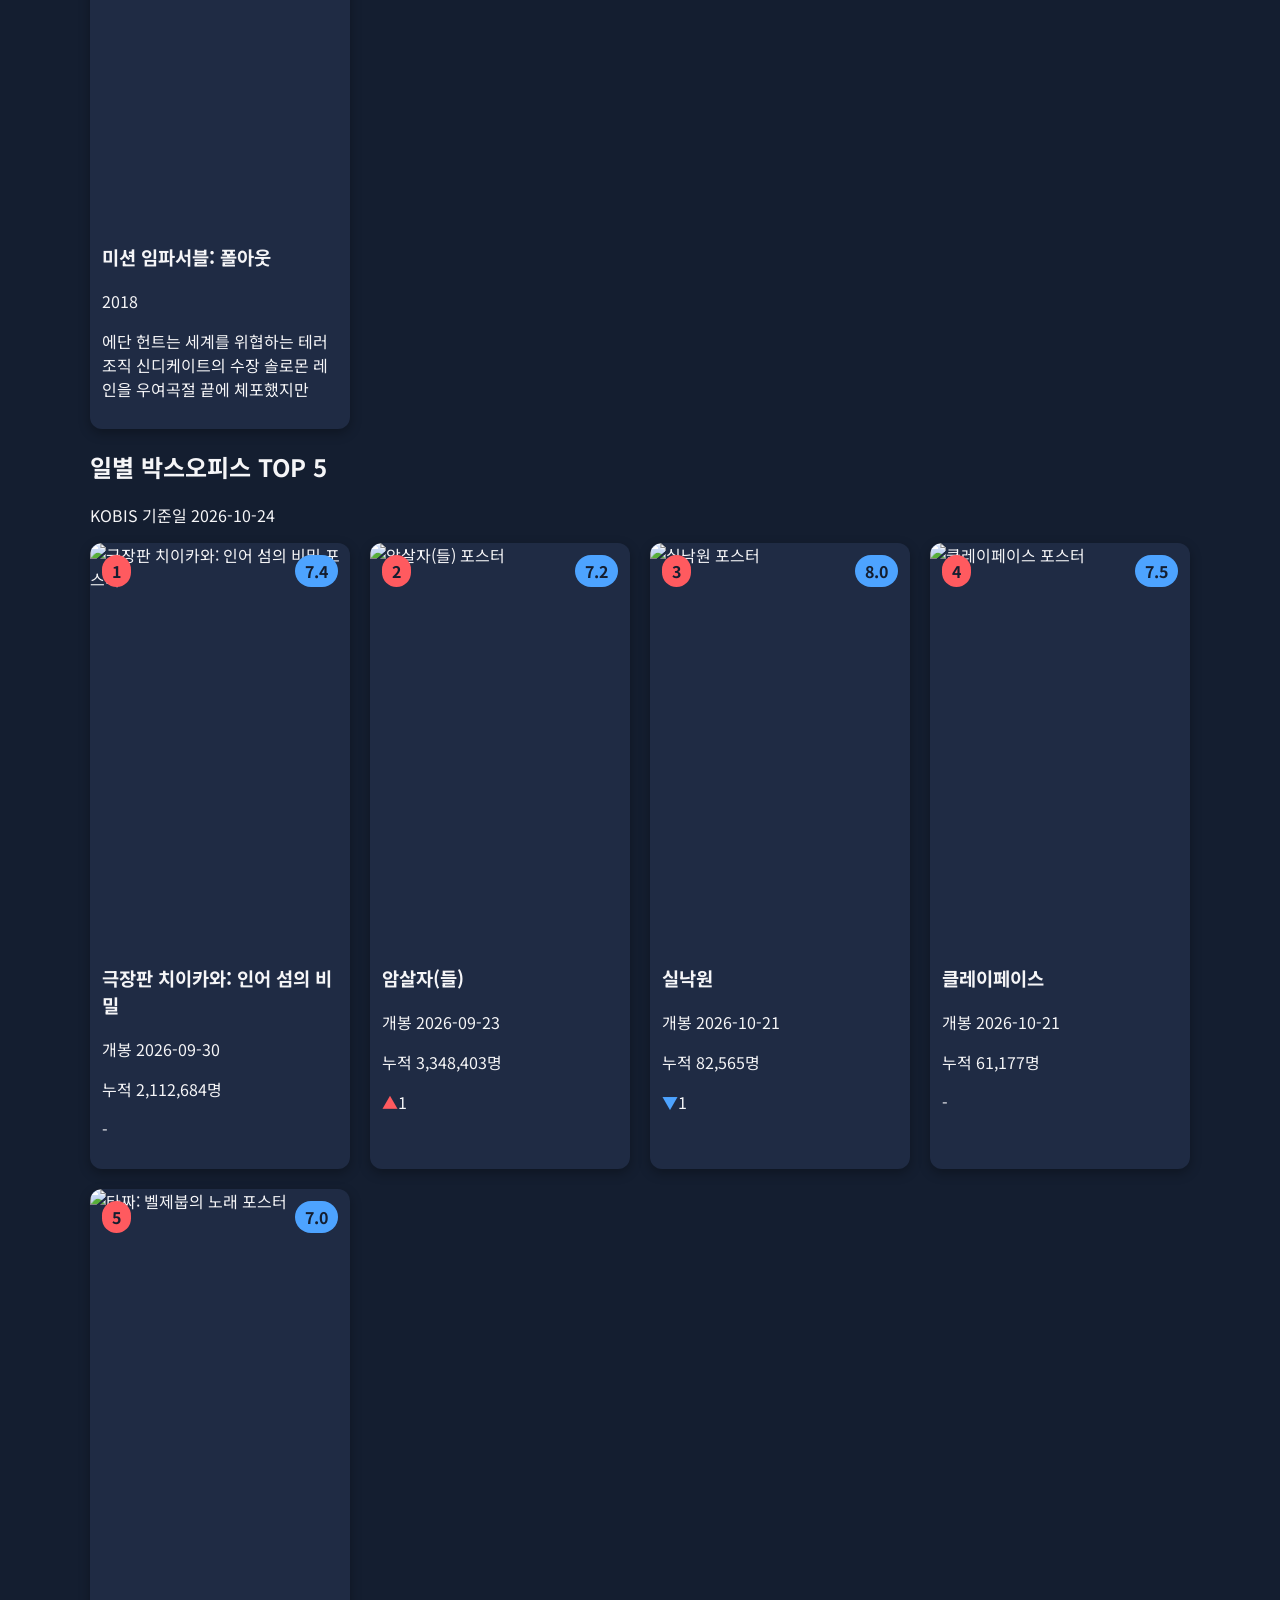
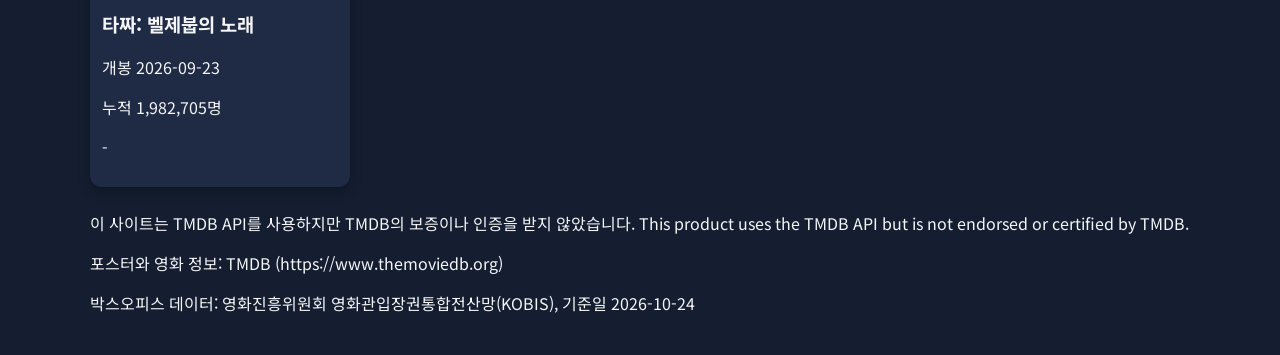
==== commit baa6ca0c: "찐 최종" ====
--- a/index.html
+++ b/index.html
@@ -43,7 +43,7 @@
                         alt="인터스텔라 포스터">
                     <span class="badge">8.4</span>
                     <div class="info">
-                        <h2>인터스텔라</h2>
+                        <h3>인터스텔라</h3>
                         <p class="year">2014</p>
                         <p class="overview">세계 각국의 정부와 경제가 완전히 붕괴된 미래가 다가온다.</p>
                     </div>
@@ -54,7 +54,7 @@
                         alt="미션 임파서블 포스터">
                     <span class="badge">7.0</span>
                     <div class="info">
-                        <h2>미션 임파서블</h2>
+                        <h3>미션 임파서블</h3>
                         <p class="year">1996</p>
                         <p class="overview">동유럽 첩보원들의 비밀 명단을 훔쳐 무기상에 팔아 넘기려는 음모를 막기 위해 짐 펠프스가 이끄는 CIA 최고의 팀 미션 임파서블이
                             투입된다.</p>
@@ -66,7 +66,7 @@
                         alt="미션 임파서블: 로그네이션">
                     <span class="badge">7.2</span>
                     <div class="info">
-                        <h2>미션 임파서블: 로그네이션</h2>
+                        <h3>미션 임파서블: 로그네이션</h3>
                         <p class="year">2015</p>
                         <p class="overview">미국정부로부터 해체 통보를 받게 된 최첨단 첩보기관 IMF.</p>
                     </div>
@@ -77,7 +77,7 @@
                         alt="미션 임파서블: 파이널 레코닝">
                     <span class="badge">7.2</span>
                     <div class="info">
-                        <h2>미션 임파서블: 파이널 레코닝</h2>
+                        <h3>미션 임파서블: 파이널 레코닝</h3>
                         <p class="year">2025</p>
                         <p class="overview">디지털상의 모든 정보를 통제할 수 있는 사상 초유의 무기로 인해 전 세계 국가와 조직의 기능이 마비되고</p>
                     </div>
@@ -88,7 +88,7 @@
                         alt="미션 임파서블: 폴아웃">
                     <span class="badge">7.4</span>
                     <div class="info">
-                        <h2>미션 임파서블: 폴아웃</h2>
+                        <h3>미션 임파서블: 폴아웃</h3>
                         <p class="year">2018</p>
                         <p class="overview">에단 헌트는 세계를 위협하는 테러 조직 신디케이트의 수장 솔로몬 레인을 우여곡절 끝에 체포했지만</p>
                     </div>
@@ -168,12 +168,6 @@
             </div>
         </section>
     </main>
-    <section id="about">
-        <h2>이 보드에 대하여</h2>
-        <p>김기송. 평소 감명깊었던 영화 위주로 선정했습니다.</p>
-        <p>포스터와 영화 정보는 TMDB 검색 결과를 그대로 옮겼습니다.</p>
-    </section>
-    </main>
 
 
     <footer>
